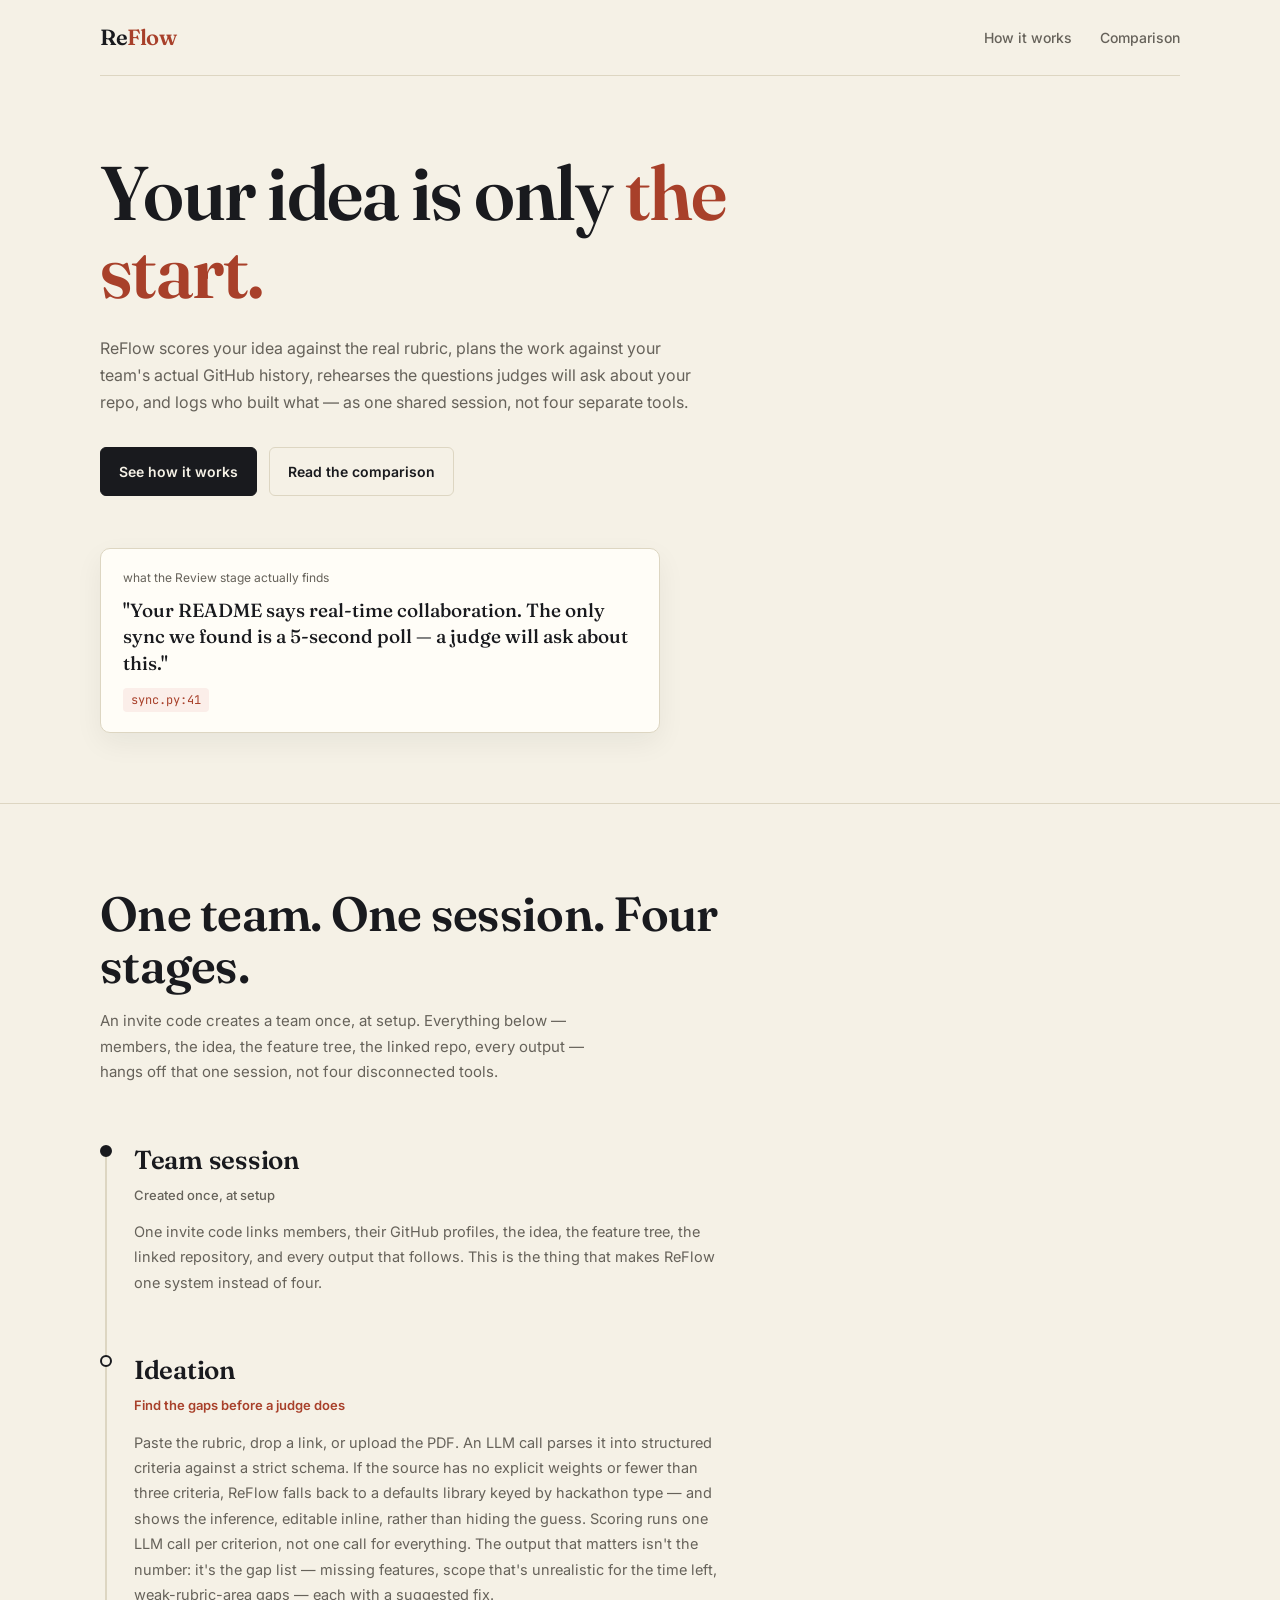
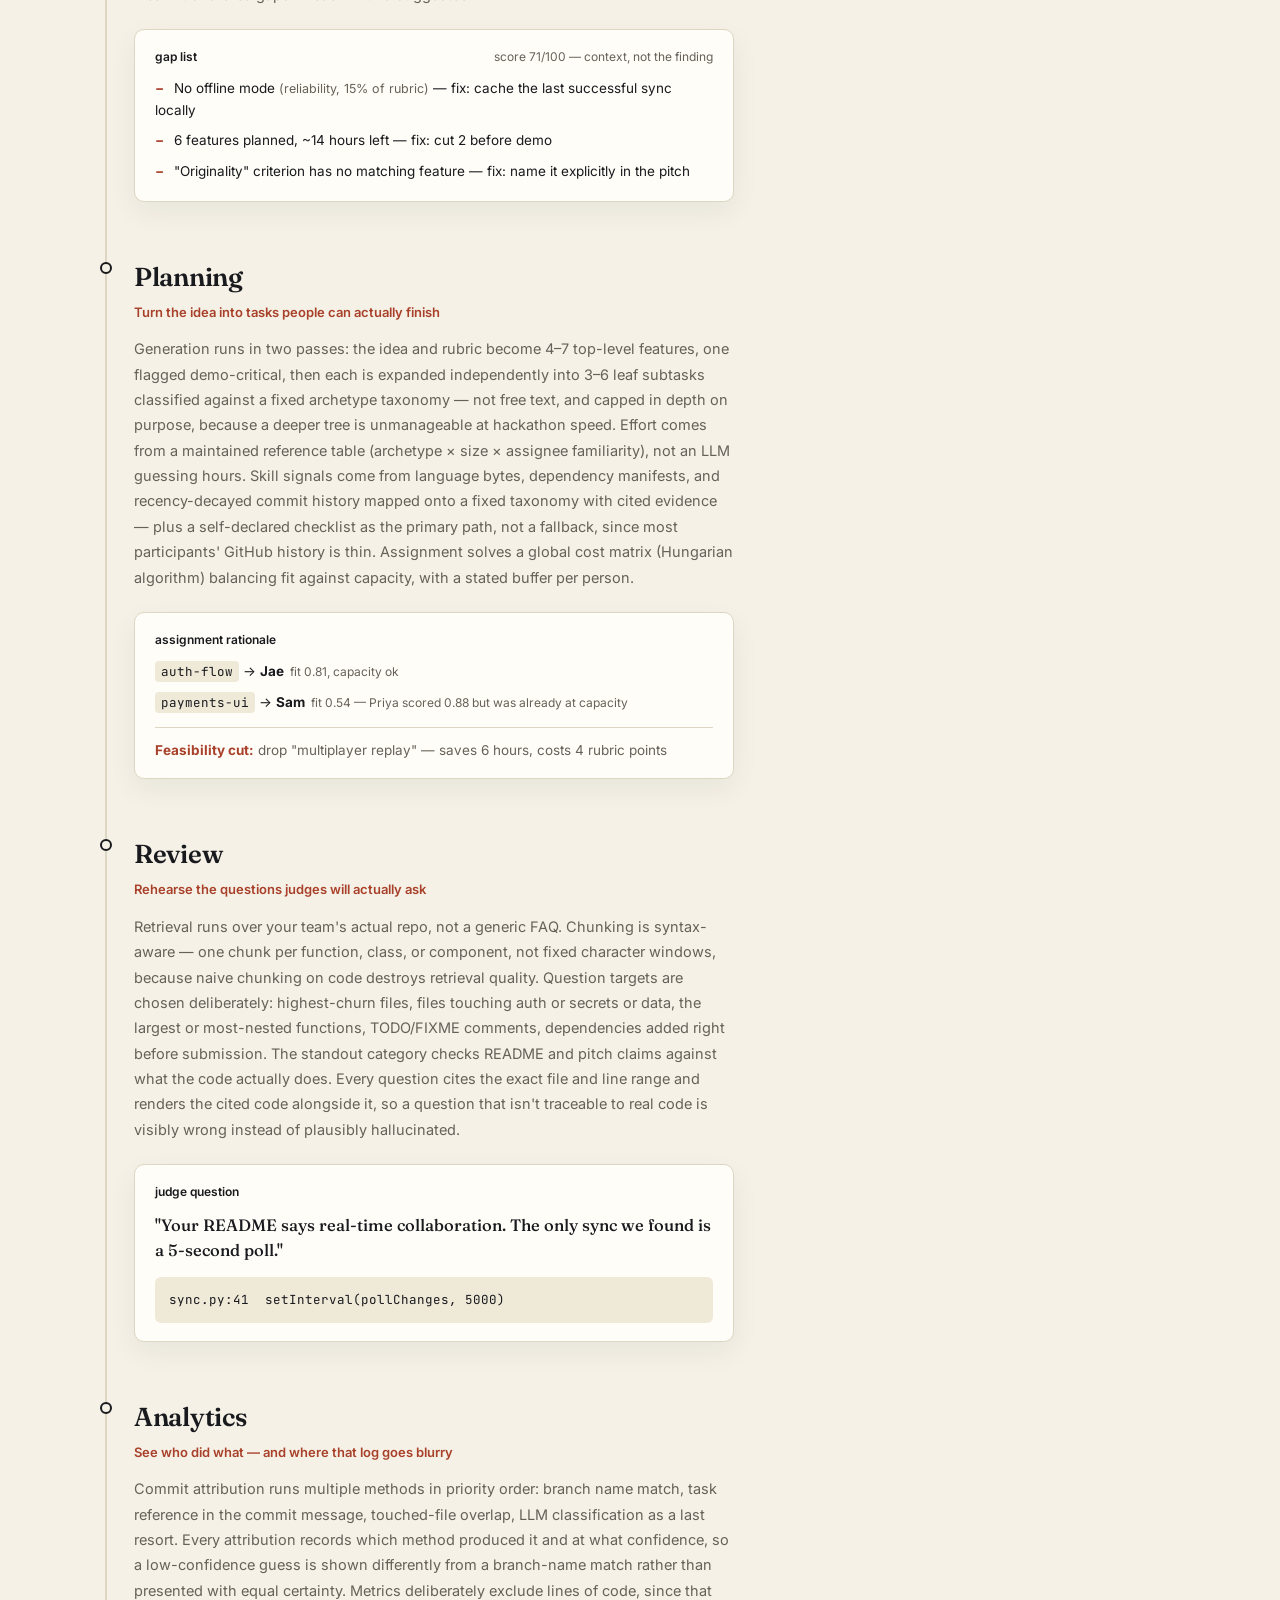
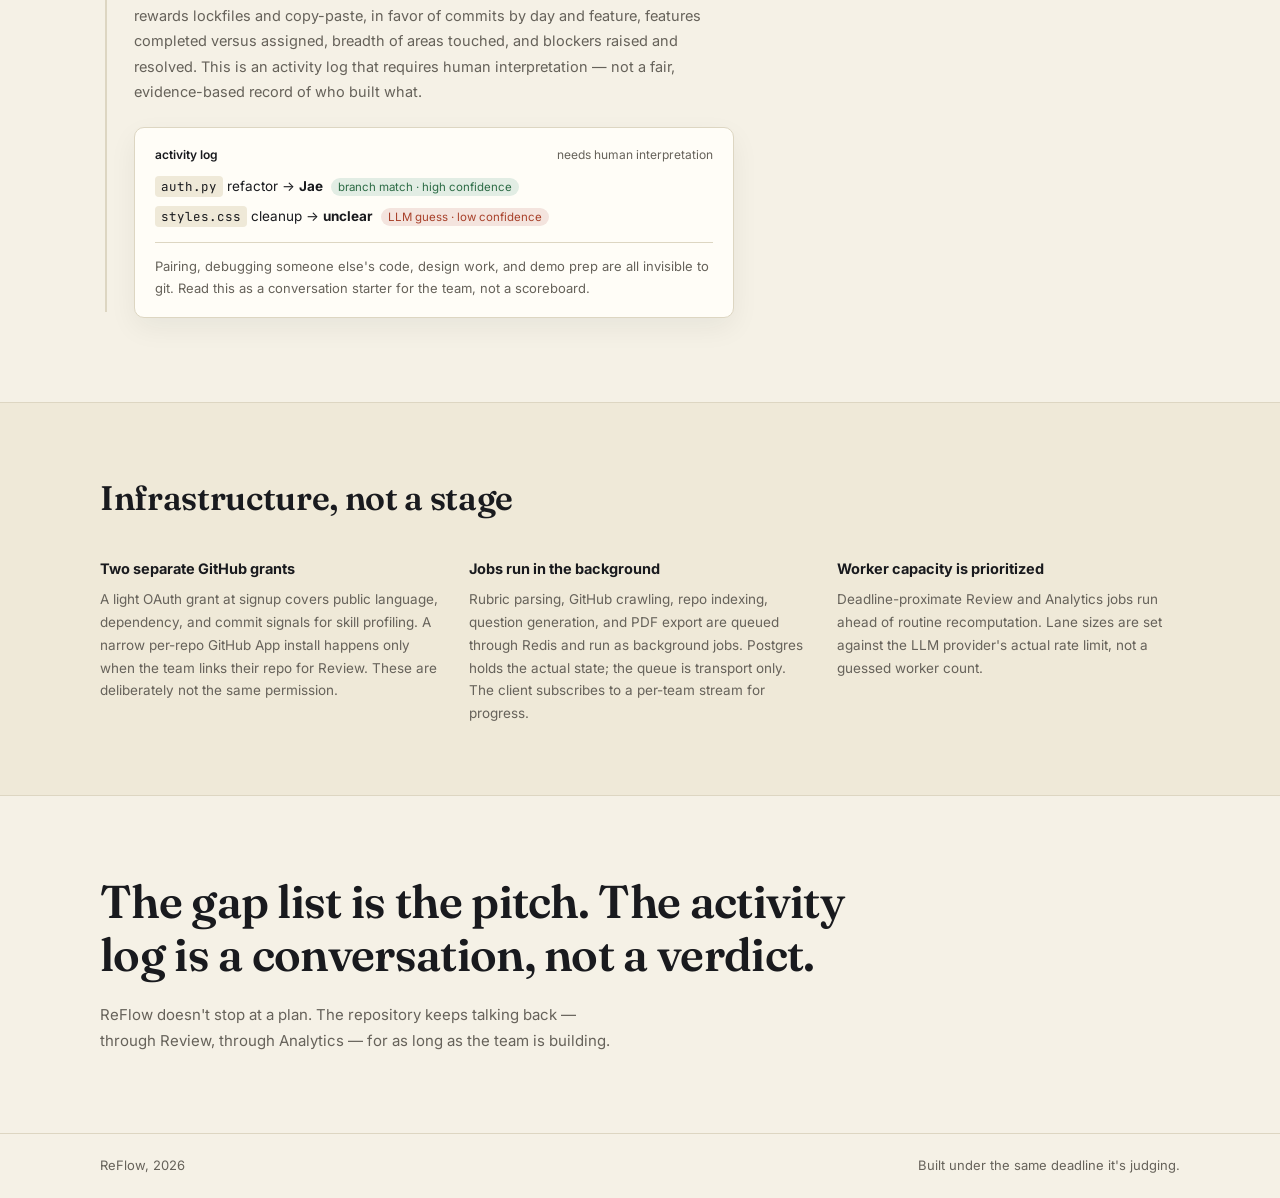
==== index.html @ d5d6ec42 "Redesign blueprint site: replace generated-look UI and fix stale architecture Visual system: drop th" ====
<!doctype html>
<html lang="en">
<head>
<meta charset="utf-8">
<meta name="viewport" content="width=device-width,initial-scale=1">
<title>ReFlow — from idea to judging</title>
<meta name="description" content="ReFlow scores your idea against the real rubric, plans work against your team's actual GitHub history, rehearses judge questions grounded in your repo, and logs who built what.">
<link rel="stylesheet" href="style.css">
</head>
<body>
<header class="wrap">
  <a class="logo" href="index.html">Re<span>Flow</span></a>
  <nav>
    <a href="#spine">How it works</a>
    <a href="compare.html">Comparison</a>
  </nav>
</header>

<section class="hero">
  <div class="wrap">
    <h1>Your idea is only <em>the start.</em></h1>
    <p class="hero-copy">ReFlow scores your idea against the real rubric, plans the work against your team's actual GitHub history, rehearses the questions judges will ask about your repo, and logs who built what — as one shared session, not four separate tools.</p>
    <div class="actions">
      <a class="btn primary" href="#spine">See how it works</a>
      <a class="btn secondary" href="compare.html">Read the comparison</a>
    </div>
    <div class="hero-proof">
      <span class="proof-label">what the Review stage actually finds</span>
      <p>"Your README says real-time collaboration. The only sync we found is a 5-second poll — a judge will ask about this."</p>
      <code>sync.py:41</code>
    </div>
  </div>
</section>

<section class="section" id="spine">
  <div class="wrap">
    <div class="section-intro">
      <h2>One team. One session. Four stages.</h2>
      <p>An invite code creates a team once, at setup. Everything below — members, the idea, the feature tree, the linked repo, every output — hangs off that one session, not four disconnected tools.</p>
    </div>

    <div class="spine">
      <div class="spine-line" aria-hidden="true"></div>

      <div class="node root">
        <div class="dot"></div>
        <div class="node-body">
          <h3>Team session</h3>
          <p class="stage-label">Created once, at setup</p>
          <p class="stage-copy">One invite code links members, their GitHub profiles, the idea, the feature tree, the linked repository, and every output that follows. This is the thing that makes ReFlow one system instead of four.</p>
        </div>
      </div>

      <div class="node stage">
        <div class="dot"></div>
        <div class="node-body">
          <h3>Ideation</h3>
          <p class="stage-label">Find the gaps before a judge does</p>
          <p class="stage-copy">Paste the rubric, drop a link, or upload the PDF. An LLM call parses it into structured criteria against a strict schema. If the source has no explicit weights or fewer than three criteria, ReFlow falls back to a defaults library keyed by hackathon type — and shows the inference, editable inline, rather than hiding the guess. Scoring runs one LLM call per criterion, not one call for everything. The output that matters isn't the number: it's the gap list — missing features, scope that's unrealistic for the time left, weak-rubric-area gaps — each with a suggested fix.</p>
          <div class="artifact gaplist">
            <div class="artifact-head">gap list <span>score 71/100 — context, not the finding</span></div>
            <ul>
              <li><b>&minus;</b> No offline mode <i>(reliability, 15% of rubric)</i> — fix: cache the last successful sync locally</li>
              <li><b>&minus;</b> 6 features planned, ~14 hours left — fix: cut 2 before demo</li>
              <li><b>&minus;</b> "Originality" criterion has no matching feature — fix: name it explicitly in the pitch</li>
            </ul>
          </div>
        </div>
      </div>

      <div class="node stage">
        <div class="dot"></div>
        <div class="node-body">
          <h3>Planning</h3>
          <p class="stage-label">Turn the idea into tasks people can actually finish</p>
          <p class="stage-copy">Generation runs in two passes: the idea and rubric become 4–7 top-level features, one flagged demo-critical, then each is expanded independently into 3–6 leaf subtasks classified against a fixed archetype taxonomy — not free text, and capped in depth on purpose, because a deeper tree is unmanageable at hackathon speed. Effort comes from a maintained reference table (archetype × size × assignee familiarity), not an LLM guessing hours. Skill signals come from language bytes, dependency manifests, and recency-decayed commit history mapped onto a fixed taxonomy with cited evidence — plus a self-declared checklist as the primary path, not a fallback, since most participants' GitHub history is thin. Assignment solves a global cost matrix (Hungarian algorithm) balancing fit against capacity, with a stated buffer per person.</p>
          <div class="artifact rationale">
            <div class="artifact-head">assignment rationale</div>
            <ul>
              <li><code>auth-flow</code> → <b>Jae</b><span class="fit">fit 0.81, capacity ok</span></li>
              <li><code>payments-ui</code> → <b>Sam</b><span class="fit">fit 0.54 — Priya scored 0.88 but was already at capacity</span></li>
            </ul>
            <div class="cutline"><b>Feasibility cut:</b> drop "multiplayer replay" — saves 6 hours, costs 4 rubric points</div>
          </div>
        </div>
      </div>

      <div class="node stage">
        <div class="dot"></div>
        <div class="node-body">
          <h3>Review</h3>
          <p class="stage-label">Rehearse the questions judges will actually ask</p>
          <p class="stage-copy">Retrieval runs over your team's actual repo, not a generic FAQ. Chunking is syntax-aware — one chunk per function, class, or component, not fixed character windows, because naive chunking on code destroys retrieval quality. Question targets are chosen deliberately: highest-churn files, files touching auth or secrets or data, the largest or most-nested functions, TODO/FIXME comments, dependencies added right before submission. The standout category checks README and pitch claims against what the code actually does. Every question cites the exact file and line range and renders the cited code alongside it, so a question that isn't traceable to real code is visibly wrong instead of plausibly hallucinated.</p>
          <div class="artifact citation">
            <div class="artifact-head">judge question</div>
            <p>"Your README says real-time collaboration. The only sync we found is a 5-second poll."</p>
            <pre><code>sync.py:41  setInterval(pollChanges, 5000)</code></pre>
          </div>
        </div>
      </div>

      <div class="node stage">
        <div class="dot"></div>
        <div class="node-body">
          <h3>Analytics</h3>
          <p class="stage-label">See who did what — and where that log goes blurry</p>
          <p class="stage-copy">Commit attribution runs multiple methods in priority order: branch name match, task reference in the commit message, touched-file overlap, LLM classification as a last resort. Every attribution records which method produced it and at what confidence, so a low-confidence guess is shown differently from a branch-name match rather than presented with equal certainty. Metrics deliberately exclude lines of code, since that rewards lockfiles and copy-paste, in favor of commits by day and feature, features completed versus assigned, breadth of areas touched, and blockers raised and resolved. This is an activity log that requires human interpretation — not a fair, evidence-based record of who built what.</p>
          <div class="artifact attribution">
            <div class="artifact-head">activity log <span>needs human interpretation</span></div>
            <ul>
              <li><code>auth.py</code> refactor → <b>Jae</b><span class="conf high">branch match · high confidence</span></li>
              <li><code>styles.css</code> cleanup → <b>unclear</b><span class="conf low">LLM guess · low confidence</span></li>
            </ul>
            <p class="caveat">Pairing, debugging someone else's code, design work, and demo prep are all invisible to git. Read this as a conversation starter for the team, not a scoreboard.</p>
          </div>
        </div>
      </div>
    </div>
  </div>
</section>

<section class="infra">
  <div class="wrap">
    <h2>Infrastructure, not a stage</h2>
    <div class="infra-grid">
      <div class="infra-item">
        <h4>Two separate GitHub grants</h4>
        <p>A light OAuth grant at signup covers public language, dependency, and commit signals for skill profiling. A narrow per-repo GitHub App install happens only when the team links their repo for Review. These are deliberately not the same permission.</p>
      </div>
      <div class="infra-item">
        <h4>Jobs run in the background</h4>
        <p>Rubric parsing, GitHub crawling, repo indexing, question generation, and PDF export are queued through Redis and run as background jobs. Postgres holds the actual state; the queue is transport only. The client subscribes to a per-team stream for progress.</p>
      </div>
      <div class="infra-item">
        <h4>Worker capacity is prioritized</h4>
        <p>Deadline-proximate Review and Analytics jobs run ahead of routine recomputation. Lane sizes are set against the LLM provider's actual rate limit, not a guessed worker count.</p>
      </div>
    </div>
  </div>
</section>

<section class="closing">
  <div class="wrap">
    <h2 class="serif">The gap list is the pitch. The activity log is a conversation, not a verdict.</h2>
    <p>ReFlow doesn't stop at a plan. The repository keeps talking back — through Review, through Analytics — for as long as the team is building.</p>
  </div>
</section>

<footer><div class="wrap"><span>ReFlow, 2026</span><span>Built under the same deadline it's judging.</span></div></footer>

<script>
(function(){
  var line = document.querySelector('.spine-line');
  var spine = document.querySelector('.spine');
  if(!line || !spine) return;
  var reduced = window.matchMedia('(prefers-reduced-motion: reduce)').matches;
  if(reduced){ line.style.setProperty('--progress','100%'); return; }
  function update(){
    var rect = spine.getBoundingClientRect();
    var vh = window.innerHeight;
    var total = rect.height;
    var visible = Math.min(Math.max(vh*0.55 - rect.top, 0), total);
    var pct = total ? (visible/total*100) : 0;
    line.style.setProperty('--progress', pct+'%');
  }
  document.addEventListener('scroll', update, {passive:true});
  window.addEventListener('resize', update);
  update();
})();
</script>
</body>
</html>
---- style.css ----
@import url("https://fonts.googleapis.com/css2?family=Fraunces:opsz,wght@9..144,500;9..144,600&family=Inter:wght@400;500;600;700&family=JetBrains+Mono:wght@400;500&display=swap");

:root{
  --paper:#f5f1e6;
  --ink:#191a1e;
  --muted:#66625a;
  --line:#ddd6c2;
  --add:#2c6b45;
  --flag:#a8402a;
  --shadow:0 10px 28px rgba(25,26,30,.06);
}

*{box-sizing:border-box}
html{scroll-behavior:smooth}
@media (prefers-reduced-motion:reduce){html{scroll-behavior:auto}}
body{margin:0;background:var(--paper);color:var(--ink);font-family:Inter,Arial,sans-serif;-webkit-font-smoothing:antialiased;font-size:16px;line-height:1.5}
a{color:inherit;text-decoration:none}
.wrap{width:min(1080px,calc(100% - 48px));margin:auto}
.serif{font-family:Fraunces,serif}
code,.mono{font-family:"JetBrains Mono",monospace}
:focus-visible{outline:2px solid var(--ink);outline-offset:3px;border-radius:2px}

/* header */
header{height:76px;border-bottom:1px solid var(--line);display:flex;align-items:center;justify-content:space-between}
.logo{font-family:Fraunces,serif;font-size:22px;font-weight:600;letter-spacing:-.02em}
.logo span{color:var(--flag)}
nav{display:flex;gap:28px;align-items:center}
nav a{font-size:14px;color:var(--muted);font-weight:500}
nav a:hover,nav a.active{color:var(--ink)}

/* hero */
.hero{padding:78px 0 70px;border-bottom:1px solid var(--line)}
.hero h1{margin:0;max-width:780px;font-family:Fraunces,serif;font-size:clamp(42px,7vw,76px);line-height:1.02;letter-spacing:-.02em;font-weight:600}
.hero h1 em{color:var(--flag);font-style:normal}
.hero-copy{max-width:600px;margin:26px 0 0;color:var(--muted);font-size:16px;line-height:1.7}
.actions{display:flex;flex-wrap:wrap;gap:12px;margin-top:30px}
.btn{display:inline-flex;padding:13px 18px;border:1px solid var(--ink);border-radius:6px;font-size:14px;font-weight:600}
.btn.primary{background:var(--ink);color:var(--paper)}
.btn.secondary{background:transparent;border-color:var(--line);color:var(--ink)}
.btn.secondary:hover{border-color:var(--ink)}

.hero-proof{margin-top:52px;max-width:560px;padding:20px 22px;border:1px solid var(--line);border-radius:10px;background:#fffdf7;box-shadow:var(--shadow)}
.proof-label{display:block;font-size:12px;color:var(--muted);margin-bottom:10px}
.hero-proof p{margin:0;font-family:Fraunces,serif;font-size:19px;line-height:1.4;font-weight:500}
.hero-proof code{display:inline-block;margin-top:12px;font-size:12px;color:var(--flag);background:#fbeee9;padding:3px 8px;border-radius:4px}

/* generic section */
.section{padding:84px 0}
.section-intro{max-width:640px}
.section-intro h2{margin:0;font-family:Fraunces,serif;font-size:clamp(32px,4.5vw,48px);line-height:1.08;letter-spacing:-.015em;font-weight:600}
.section-intro p{max-width:520px;margin:16px 0 0;color:var(--muted);font-size:15px;line-height:1.7}

/* spine */
.spine{position:relative;margin-top:56px;padding-left:34px}
.spine-line{position:absolute;left:5px;top:6px;bottom:6px;width:2px;background:var(--line)}
.spine-line::after{content:"";position:absolute;left:0;top:0;width:100%;height:var(--progress,0%);background:var(--ink)}
.node{position:relative;padding-bottom:56px}
.node:last-child{padding-bottom:0}
.dot{position:absolute;left:-34px;top:4px;width:12px;height:12px;border-radius:50%;background:var(--paper);border:2px solid var(--ink)}
.node.root .dot{background:var(--ink)}
.node-body h3{margin:0;font-family:Fraunces,serif;font-size:26px;letter-spacing:-.01em;font-weight:600}
.stage-label{margin:6px 0 0;color:var(--flag);font-size:13px;font-weight:600}
.node.root .stage-label{color:var(--muted);font-weight:500}
.stage-copy{max-width:600px;margin:14px 0 0;color:var(--muted);font-size:14.5px;line-height:1.75}

/* artifacts — each stage gets a distinct internal shape */
.artifact{margin-top:22px;max-width:600px;border:1px solid var(--line);border-radius:10px;background:#fffdf7;box-shadow:var(--shadow);padding:18px 20px}
.artifact-head{display:flex;justify-content:space-between;align-items:baseline;gap:12px;font-size:12px;font-weight:600;color:var(--ink);margin-bottom:12px;text-transform:none}
.artifact-head span{color:var(--muted);font-weight:400;font-size:12px}
.artifact ul{list-style:none;margin:0;padding:0;display:flex;flex-direction:column;gap:9px}
.artifact li{font-size:13.5px;line-height:1.6;color:var(--ink)}
.artifact li i{color:var(--muted);font-style:normal;font-size:12.5px}

.gaplist li b{color:var(--flag);margin-right:6px;font-weight:700}

.rationale code{font-size:12.5px;background:#efe9d8;padding:2px 6px;border-radius:4px;color:var(--ink)}
.rationale .fit{margin-left:6px;font-size:12px;color:var(--muted)}
.cutline{margin-top:14px;padding-top:12px;border-top:1px solid var(--line);font-size:13.5px;color:var(--muted)}
.cutline b{color:var(--flag)}

.citation p{margin:0 0 14px;font-family:Fraunces,serif;font-size:16.5px;line-height:1.5;font-weight:500}
.citation pre{margin:0;padding:11px 14px;background:#efe9d8;border-radius:6px;overflow-x:auto}
.citation code{font-size:12.5px;color:var(--ink)}

.attribution code{font-size:12.5px;background:#efe9d8;padding:2px 6px;border-radius:4px}
.attribution .conf{margin-left:8px;font-size:11.5px;padding:2px 7px;border-radius:20px;white-space:nowrap}
.conf.high{color:var(--add);background:#e2ede4}
.conf.low{color:var(--flag);background:#f4e4de}
.caveat{margin:14px 0 0;padding-top:12px;border-top:1px solid var(--line);font-size:13px;line-height:1.7;color:var(--muted)}

/* infra */
.infra{padding:70px 0;border-top:1px solid var(--line);background:#efe9d8}
.infra h2{margin:0 0 34px;font-family:Fraunces,serif;font-size:clamp(26px,3.5vw,34px);letter-spacing:-.01em;font-weight:600}
.infra-grid{display:grid;grid-template-columns:repeat(3,1fr);gap:26px}
.infra-item h4{margin:0 0 8px;font-size:14.5px;font-weight:700}
.infra-item p{margin:0;color:var(--muted);font-size:13.5px;line-height:1.7}

/* closing */
.closing{padding:80px 0;border-top:1px solid var(--line)}
.closing h2{margin:0;max-width:760px;font-family:Fraunces,serif;font-size:clamp(30px,4.5vw,46px);line-height:1.15;letter-spacing:-.015em;font-weight:600}
.closing p{max-width:520px;margin:20px 0 0;color:var(--muted);font-size:15px;line-height:1.7}

footer{border-top:1px solid var(--line);padding:22px 0;color:var(--muted);font-size:13px}
footer .wrap{display:flex;justify-content:space-between;flex-wrap:wrap;gap:8px}

/* compare page */
.compare-head{padding-bottom:40px}
.compare-head h1{margin:14px 0 0;font-family:Fraunces,serif;font-size:clamp(36px,5.5vw,58px);line-height:1.03;letter-spacing:-.02em;font-weight:600}
.compare-head p{max-width:560px;margin:18px 0 0;color:var(--muted);font-size:15px;line-height:1.7}
.table{border:1px solid var(--line);border-radius:10px;overflow:hidden;background:#fffdf7;box-shadow:var(--shadow);margin-bottom:20px}
.row{display:grid;grid-template-columns:minmax(0,1fr) 130px 130px;min-height:60px;align-items:center;border-bottom:1px solid var(--line)}
.row:last-child{border:0}
.row>div{padding:0 20px}
.head{font-size:11px;font-weight:700;color:var(--muted);letter-spacing:.02em}
.feature{font-size:13.5px;color:var(--ink)}
.reflow{font-size:16px;font-weight:700}
.yes{color:var(--add)}
.other{color:#a69d8f;font-size:13px}
.compare-note{display:flex;justify-content:space-between;flex-wrap:wrap;gap:8px;color:var(--muted);font-size:13px}
.compare-note a{text-decoration:underline;text-underline-offset:3px}

@media(max-width:760px){
  .wrap{width:calc(100% - 30px)}
  nav{gap:16px}
  .infra-grid{grid-template-columns:1fr;gap:28px}
  .row{grid-template-columns:minmax(0,1fr) 60px 70px}
  .row>div{padding:0 10px}
  .compare-note{display:block}
}
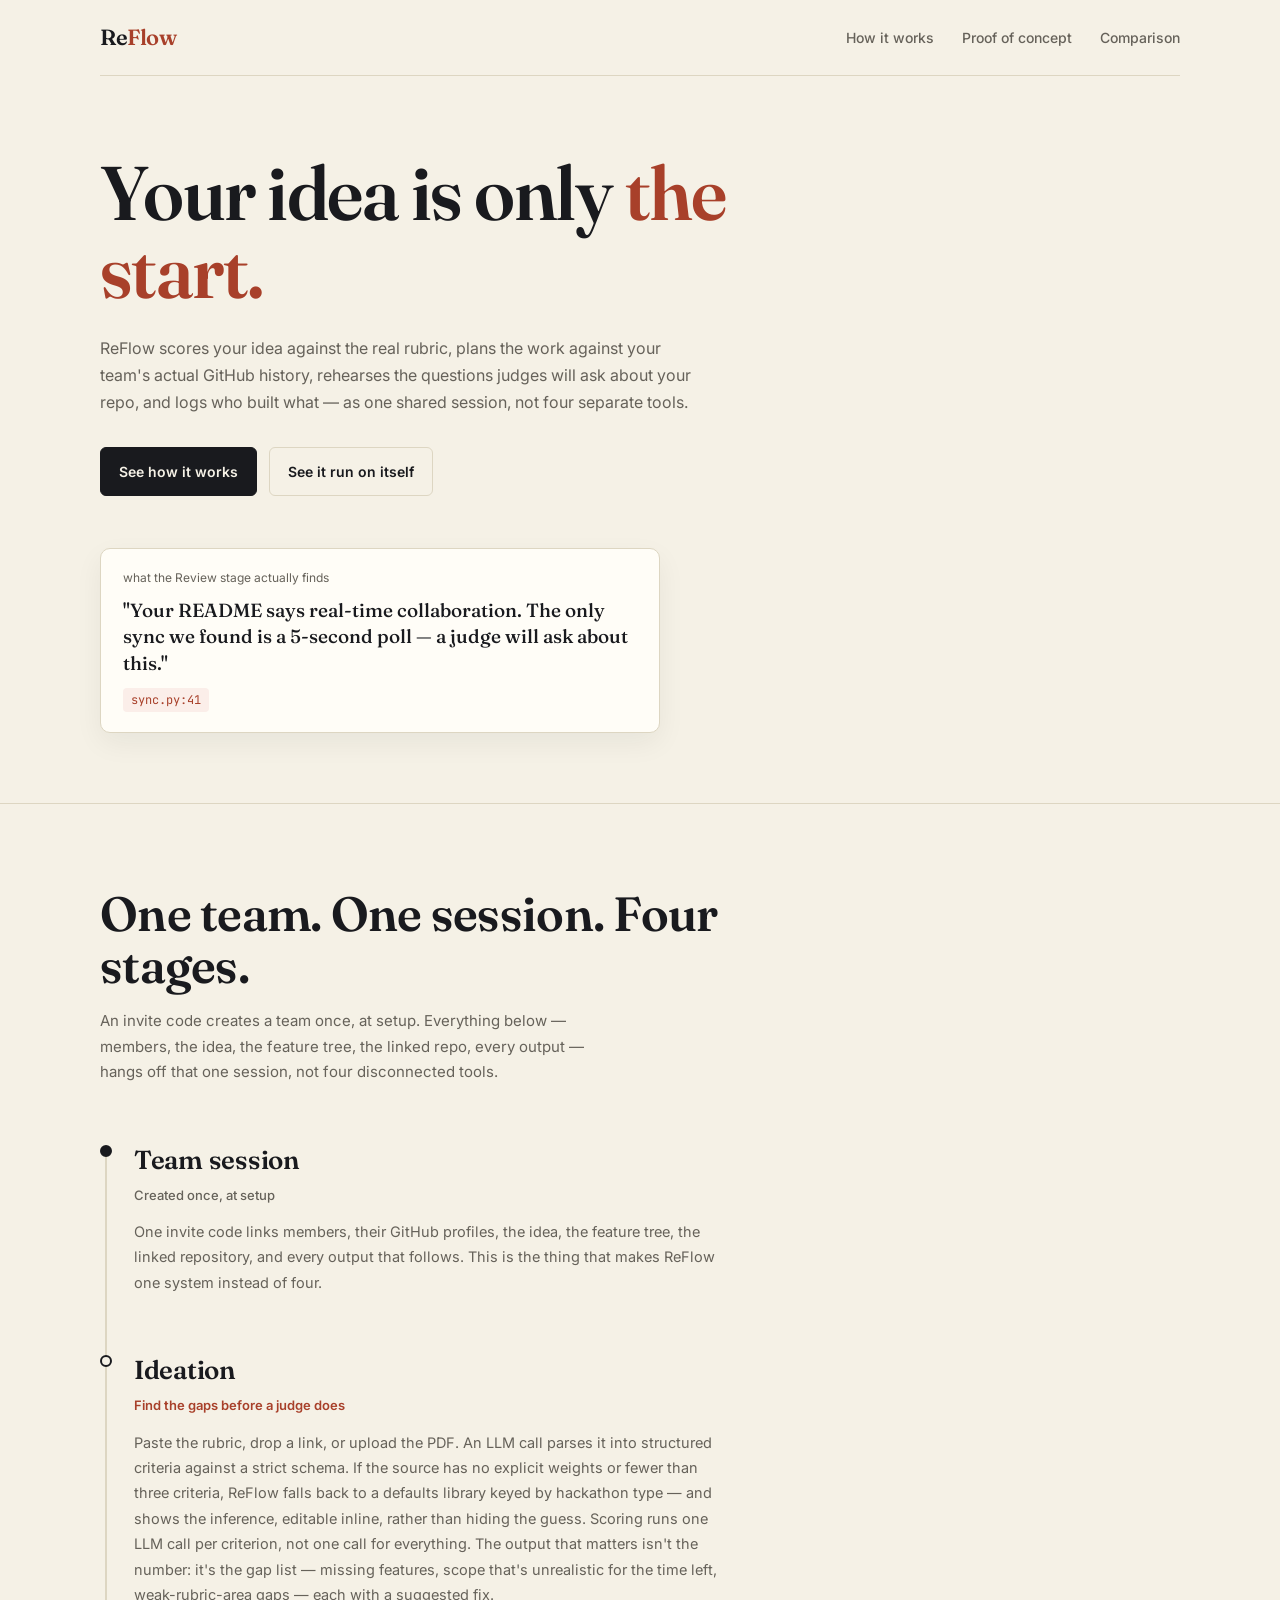
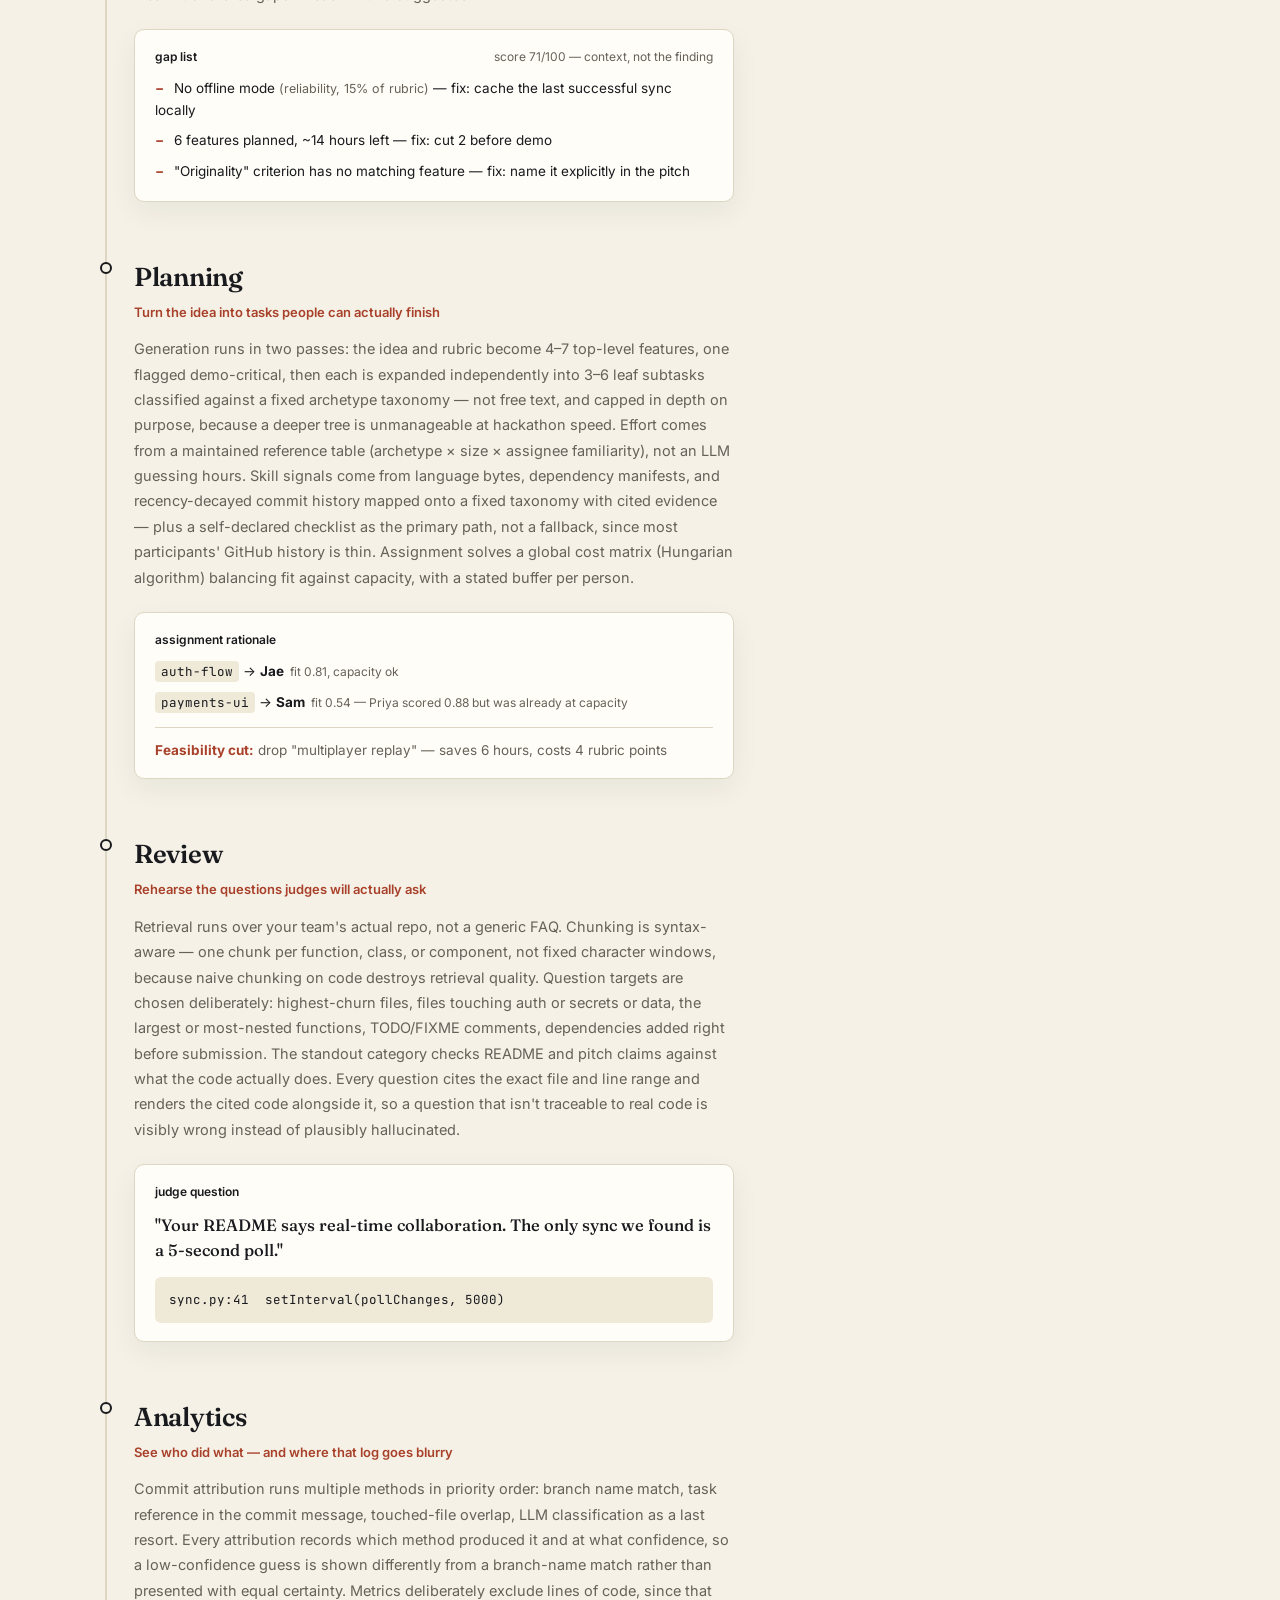
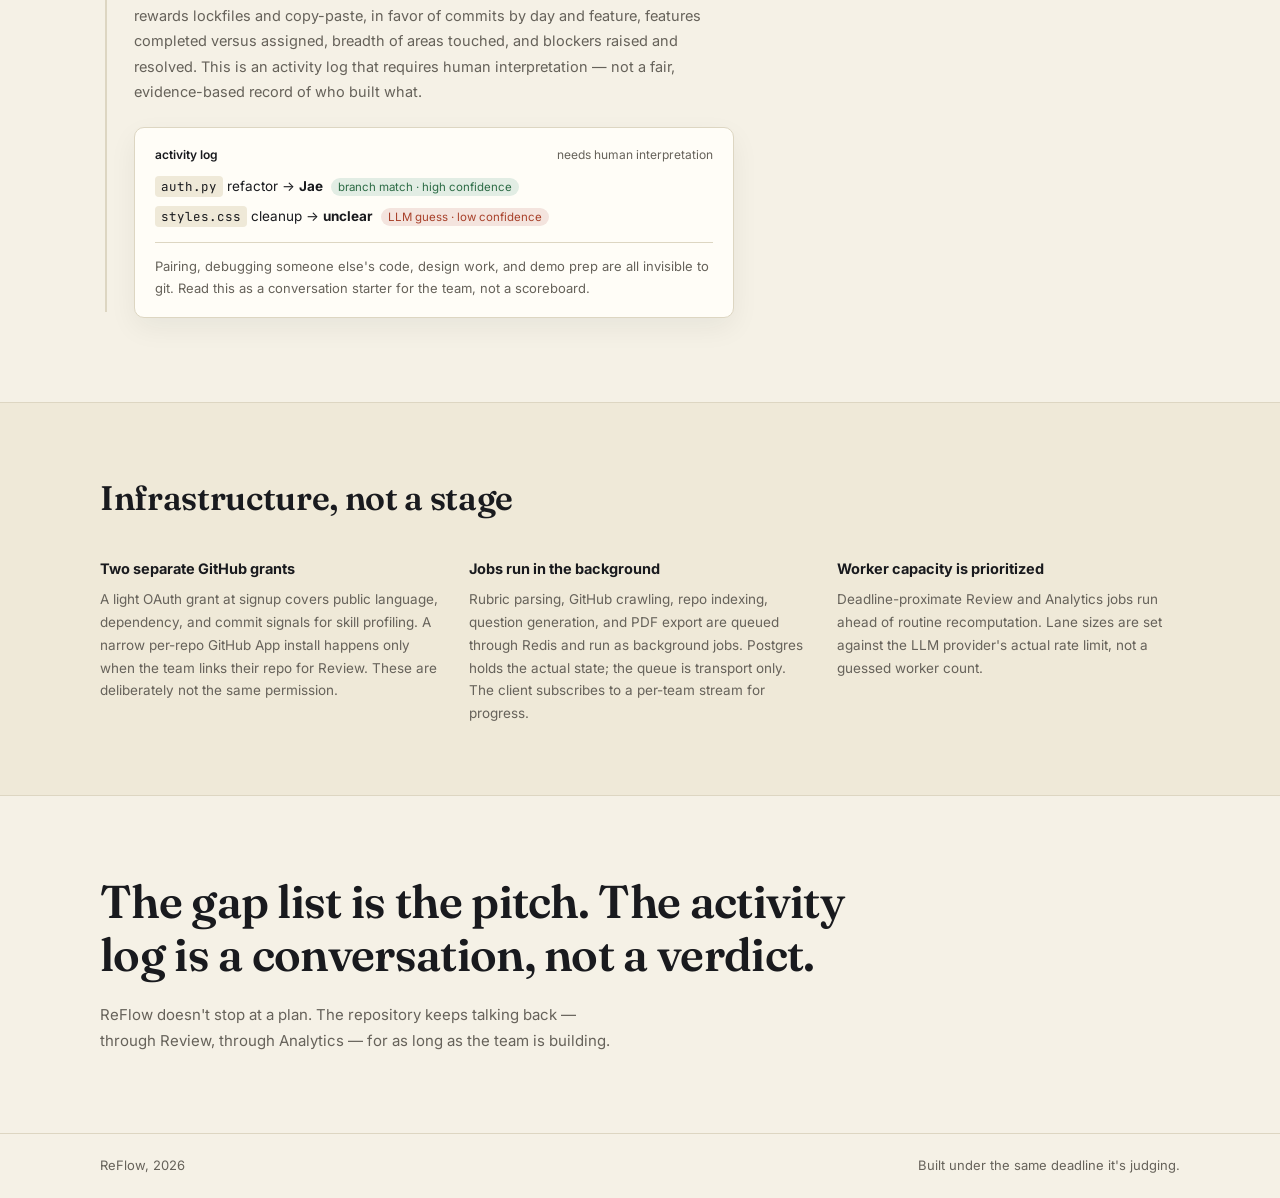
==== commit 0a08e097: "Add proof-of-concept product mockup: ReFlow run on ReFlow Adds product.html/product.css, a dark dash" ====
--- a/index.html
+++ b/index.html
@@ -12,6 +12,7 @@
   <a class="logo" href="index.html">Re<span>Flow</span></a>
   <nav>
     <a href="#spine">How it works</a>
+    <a href="product.html">Proof of concept</a>
     <a href="compare.html">Comparison</a>
   </nav>
 </header>
@@ -22,7 +23,7 @@
     <p class="hero-copy">ReFlow scores your idea against the real rubric, plans the work against your team's actual GitHub history, rehearses the questions judges will ask about your repo, and logs who built what — as one shared session, not four separate tools.</p>
     <div class="actions">
       <a class="btn primary" href="#spine">See how it works</a>
-      <a class="btn secondary" href="compare.html">Read the comparison</a>
+      <a class="btn secondary" href="product.html">See it run on itself</a>
     </div>
     <div class="hero-proof">
       <span class="proof-label">what the Review stage actually finds</span>
